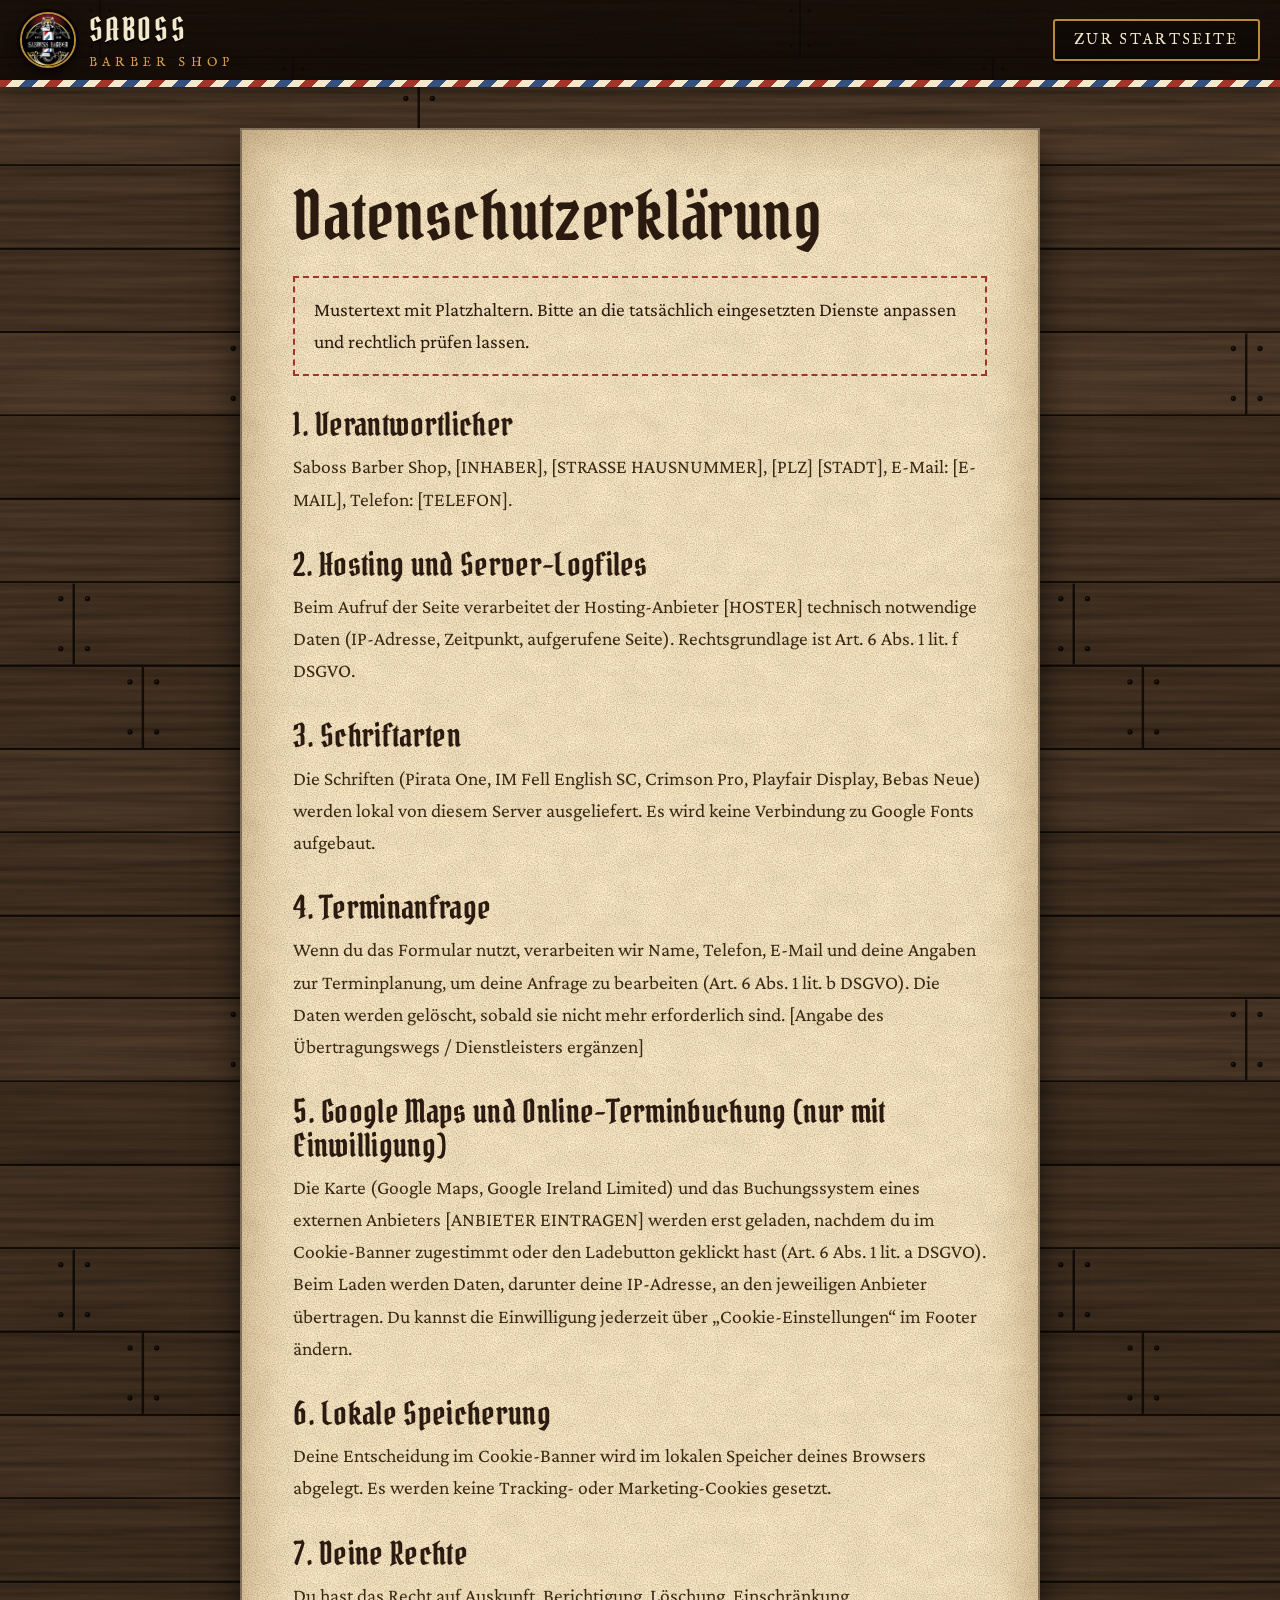
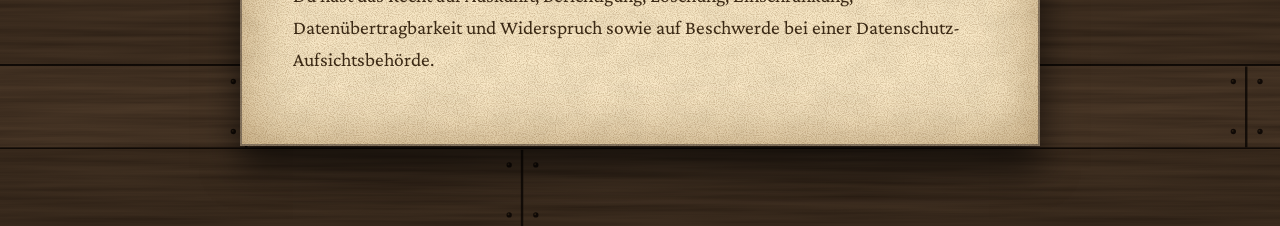
==== datenschutz.html @ 3b8bea95 "Schere wandert beim Scrollen von rechts nach links und schneidet - Fixierte Schere (SVG), Position f" ====
<!doctype html>
<html lang="de">
<head>
  <meta charset="utf-8">
  <meta name="viewport" content="width=device-width, initial-scale=1">
  <title>Datenschutz – Saboss Barber Shop</title>
  <meta name="robots" content="noindex">
  <meta name="theme-color" content="#160C06">
  <link rel="icon" href="assets/img/favicon.svg" type="image/svg+xml">
  <link rel="stylesheet" href="css/style.css?v=202610080711">
</head>
<body class="page-legal">
  <header class="header is-solid">
    <div class="wrap header__inner">
      <a class="logo" href="index.html"><img class="logo__img" src="assets/img/logo.png" width="56" height="56" alt=""><span class="logo__text"><strong>SABOSS</strong><small>Barber Shop</small></span></a>
      <a class="btn btn--ghost btn--sm" href="index.html" style="margin-left:auto">Zur Startseite</a>
    </div>
  </header>
  <main class="wrap legal">
    <h1>Datenschutzerklärung</h1>
    <p class="notice">Mustertext mit Platzhaltern. Bitte an die tatsächlich eingesetzten Dienste anpassen und rechtlich prüfen lassen.</p>
    <h2>1. Verantwortlicher</h2>
    <p>Saboss Barber Shop, [INHABER], [STRASSE HAUSNUMMER], [PLZ] [STADT], E-Mail: [E-MAIL], Telefon: [TELEFON].</p>
    <h2>2. Hosting und Server-Logfiles</h2>
    <p>Beim Aufruf der Seite verarbeitet der Hosting-Anbieter [HOSTER] technisch notwendige Daten (IP-Adresse, Zeitpunkt, aufgerufene Seite). Rechtsgrundlage ist Art. 6 Abs. 1 lit. f DSGVO.</p>
    <h2>3. Schriftarten</h2>
    <p>Die Schriften (Pirata One, IM Fell English SC, Crimson Pro, Playfair Display, Bebas Neue) werden lokal von diesem Server ausgeliefert. Es wird keine Verbindung zu Google Fonts aufgebaut.</p>
    <h2>4. Terminanfrage</h2>
    <p>Wenn du das Formular nutzt, verarbeiten wir Name, Telefon, E-Mail und deine Angaben zur Terminplanung, um deine Anfrage zu bearbeiten (Art. 6 Abs. 1 lit. b DSGVO). Die Daten werden gelöscht, sobald sie nicht mehr erforderlich sind. [Angabe des Übertragungswegs / Dienstleisters ergänzen]</p>
    <h2>5. Google Maps und Online-Terminbuchung (nur mit Einwilligung)</h2>
    <p>Die Karte (Google Maps, Google Ireland Limited) und das Buchungssystem eines externen Anbieters [ANBIETER EINTRAGEN] werden erst geladen, nachdem du im Cookie-Banner zugestimmt oder den Ladebutton geklickt hast (Art. 6 Abs. 1 lit. a DSGVO). Beim Laden werden Daten, darunter deine IP-Adresse, an den jeweiligen Anbieter übertragen. Du kannst die Einwilligung jederzeit über „Cookie-Einstellungen“ im Footer ändern.</p>
    <h2>6. Lokale Speicherung</h2>
    <p>Deine Entscheidung im Cookie-Banner wird im lokalen Speicher deines Browsers abgelegt. Es werden keine Tracking- oder Marketing-Cookies gesetzt.</p>
    <h2>7. Deine Rechte</h2>
    <p>Du hast das Recht auf Auskunft, Berichtigung, Löschung, Einschränkung, Datenübertragbarkeit und Widerspruch sowie auf Beschwerde bei einer Datenschutz-Aufsichtsbehörde.</p>

  </main>
</body>
</html>
---- css/style.css ----
/* Saboss Barber Shop – dunkles Holz, Messing, Piraten-Steuerrad */
@font-face { font-family: "Pirata One"; src: url("../assets/fonts/pirata-one.ttf") format("truetype"); font-weight: 400; font-display: swap; }
@font-face { font-family: "IM Fell English SC"; src: url("../assets/fonts/im-fell-english-sc.ttf") format("truetype"); font-weight: 400; font-display: swap; }
@font-face { font-family: "Playfair Display"; src: url("../assets/fonts/playfair-display-900.ttf") format("truetype"); font-weight: 900; font-display: swap; }
@font-face { font-family: "Bebas Neue"; src: url("../assets/fonts/bebas-neue.ttf") format("truetype"); font-weight: 400; font-display: swap; }
@font-face { font-family: "Crimson Pro"; src: url("../assets/fonts/crimson-pro-400.ttf") format("truetype"); font-weight: 400; font-style: normal; font-display: swap; }
@font-face { font-family: "Crimson Pro"; src: url("../assets/fonts/crimson-pro-600.ttf") format("truetype"); font-weight: 600; font-style: normal; font-display: swap; }
@font-face { font-family: "Crimson Pro"; src: url("../assets/fonts/crimson-pro-italic.ttf") format("truetype"); font-weight: 400; font-style: italic; font-display: swap; }

:root {
  --wood-dark: #130a05;
  --amber: #d9a04a;
  --amber-hi: #f2c06a;
  --brass: #b88a3c;
  --paper: #ead9b2;
  --ink: #2b1a0f;
  --red: #a3342a;
  --blue: #34507f;
  --cream: #f3e8cb;
  --text: #f1e4c8;
  --muted: #cdb996;
  --display: "Pirata One", "IM Fell English SC", Georgia, serif;
  --label: "IM Fell English SC", Georgia, "Times New Roman", serif;
  --body: "Crimson Pro", Georgia, "Times New Roman", serif;
  --planks: url("../assets/img/wood-planks.svg");
  --paper-tex: url("../assets/img/paper.svg");
  --stripe: repeating-linear-gradient(135deg, #a3342a 0 9px, #f3e8cb 9px 18px, #34507f 18px 27px, #f3e8cb 27px 36px);
  --header-h: 80px;
  --ease: cubic-bezier(.2, .7, .2, 1);
}

*, *::before, *::after { box-sizing: border-box; }
html { scroll-behavior: smooth; scroll-padding-top: calc(var(--header-h) + 8px); -webkit-text-size-adjust: 100%; }
body {
  margin: 0; color: var(--text); font: 400 1.22rem/1.65 var(--body); -webkit-font-smoothing: antialiased; overflow-x: hidden;
  background: linear-gradient(rgba(10, 5, 2, .52), rgba(10, 5, 2, .6)), var(--planks) 0 0 / 1000px auto, var(--wood-dark);
}
img, svg, video { display: block; max-width: 100%; }
a { color: inherit; text-decoration: none; }
h1, h2, h3 { font-family: var(--display); font-weight: 400; line-height: 1.05; margin: 0; letter-spacing: .01em; }
h2 { font-size: clamp(2.5rem, 5.4vw, 4.2rem); color: var(--cream); text-shadow: 0 2px 0 #000, 0 8px 22px rgba(0, 0, 0, .6); }
h3 { font-size: 1.8rem; color: var(--cream); }
p { margin: 0 0 1rem; color: var(--muted); }
:focus-visible { outline: 2px solid var(--amber-hi); outline-offset: 3px; }
[hidden] { display: none !important; }
.sr { position: absolute; width: 1px; height: 1px; overflow: hidden; clip: rect(0 0 0 0); white-space: nowrap; }
.skip { position: fixed; left: 12px; top: -60px; z-index: 200; background: var(--amber); color: #1a0e06; padding: 10px 16px; border-radius: 3px; transition: top .2s; }
.skip:focus { top: 12px; }
.wrap { width: min(1240px, 100% - 32px); margin-inline: auto; }
.wrap--narrow { width: min(1000px, 100% - 32px); }
.link { color: var(--amber-hi); border-bottom: 1px solid rgba(224, 183, 101, .4); padding-bottom: 2px; transition: color .3s, border-color .3s; }
.link:hover { color: var(--cream); border-color: var(--amber); }
.linkbtn { background: none; border: 0; padding: 0; color: inherit; font: inherit; text-decoration: underline; cursor: pointer; }
.eyebrow { color: var(--amber); font: 400 1rem var(--label); text-transform: uppercase; letter-spacing: .3em; margin-bottom: 1rem; }
.eyebrow::before, .eyebrow::after { content: "✦"; margin: 0 .7em; font-size: .7em; vertical-align: .12em; opacity: .75; }
.hero .eyebrow::before { display: none; }

/* Buttons – Messing */
.btn {
  position: relative; display: inline-flex; align-items: center; justify-content: center; gap: .6rem; white-space: nowrap;
  padding: .95rem 2rem; border: 2px solid var(--brass); background: rgba(0, 0, 0, .3); color: var(--cream);
  font: 400 1.05rem var(--label); letter-spacing: .16em; text-transform: uppercase; cursor: pointer; border-radius: 3px;
  box-shadow: 0 3px 0 rgba(0, 0, 0, .55); transition: transform .2s var(--ease), box-shadow .2s var(--ease), background .3s;
}
.btn:hover { transform: translateY(-2px); box-shadow: 0 5px 0 rgba(0, 0, 0, .55), 0 10px 18px rgba(0, 0, 0, .4); }
.btn:active { transform: translateY(2px); box-shadow: 0 1px 0 rgba(0, 0, 0, .55); }
.btn--gold { background: linear-gradient(#f4cc7c, #d49a40 52%, #a8742a); color: #26140a; border-color: #5a3a12; text-shadow: 0 1px 0 rgba(255, 255, 255, .3); box-shadow: 0 3px 0 #4a2c0e, inset 0 1px 0 rgba(255, 255, 255, .5); }
.btn--gold:hover { background: linear-gradient(#fadc94, #e0a94c 52%, #b8832f); box-shadow: 0 5px 0 #4a2c0e, 0 12px 20px rgba(0, 0, 0, .45), inset 0 1px 0 rgba(255, 255, 255, .5); }
.btn--ghost:hover { background: rgba(217, 160, 74, .16); }
.btn--sm { padding: .6rem 1.2rem; font-size: .92rem; }

/* Header */
.header { position: fixed; inset: 0 0 auto; z-index: 100; height: var(--header-h); transition: background .4s, box-shadow .4s; }
.header::after { content: ""; position: absolute; left: 0; right: 0; bottom: -7px; height: 7px; background: var(--stripe); background-size: 51px 51px; opacity: 0; transition: opacity .4s; animation: barber 6s linear infinite; }
@keyframes barber { to { background-position: 51px 0; } }
.header.is-solid { background: linear-gradient(rgba(14, 7, 3, .88), rgba(14, 7, 3, .94)), var(--planks) 0 0 / 700px auto; box-shadow: 0 8px 24px rgba(0, 0, 0, .5); }
.header.is-solid::after { opacity: 1; }
.header__inner { height: 100%; display: flex; align-items: center; gap: 1.6rem; }
.logo { display: inline-flex; align-items: center; gap: .8rem; color: var(--cream); }
.logo__img { width: 56px; height: 56px; border-radius: 50%; border: 2px solid var(--brass); object-fit: cover; background: #000; box-shadow: 0 0 0 3px #0c0603, 0 6px 14px rgba(0, 0, 0, .6); }
.logo__text { display: flex; flex-direction: column; line-height: 1; }
.logo strong { font: 400 2rem var(--display); letter-spacing: .08em; text-shadow: 0 2px 0 #000; }
.logo small { white-space: nowrap; font: 400 .78rem var(--label); letter-spacing: .42em; text-transform: uppercase; color: var(--amber); margin-top: .3rem; }
.nav { display: flex; gap: 2rem; margin-inline: auto; }
.nav a { position: relative; white-space: nowrap; font: 400 1rem var(--label); letter-spacing: .12em; text-transform: uppercase; color: #ecdcba; padding: .4rem 0; }
.nav a::after { content: ""; position: absolute; left: 0; right: 100%; bottom: 0; height: 2px; background: var(--amber); transition: right .35s var(--ease); }
.nav a:hover::after, .nav a:focus-visible::after { right: 0; }
.burger { display: none; margin-left: auto; width: 46px; height: 46px; background: none; border: 0; cursor: pointer; position: relative; }
.burger span { position: absolute; left: 10px; right: 10px; height: 3px; border-radius: 2px; background: var(--cream); transition: transform .35s var(--ease), top .35s var(--ease); }
.burger span:first-child { top: 17px; } .burger span:last-child { top: 27px; }
.burger[aria-expanded="true"] span:first-child { top: 22px; transform: rotate(45deg); }
.burger[aria-expanded="true"] span:last-child { top: 22px; transform: rotate(-45deg); }
.overlay { position: fixed; inset: 0; z-index: 90; background: linear-gradient(rgba(12, 6, 3, .94), rgba(12, 6, 3, .97)), var(--planks) 0 0 / 700px auto; display: flex; flex-direction: column; justify-content: center; align-items: center; opacity: 0; transition: opacity .35s; }
.overlay.is-open { opacity: 1; }
.overlay nav { display: flex; flex-direction: column; align-items: center; gap: .6rem; }
.overlay nav a { font: 400 clamp(2.6rem, 12vw, 3.6rem) var(--display); text-shadow: 0 3px 0 #000; }
.overlay nav a:hover { color: var(--amber-hi); }
.sticky-book { display: none; }

/* START */
.hero { position: relative; min-height: 100svh; display: flex; align-items: center; overflow: hidden; isolation: isolate; }
.hero::before { content: ""; position: absolute; inset: 0; z-index: -2; background:
  radial-gradient(ellipse 52% 70% at 74% 50%, rgba(224, 160, 70, .3), transparent 70%),
  linear-gradient(90deg, rgba(8, 4, 2, .78) 0%, rgba(8, 4, 2, .3) 55%, rgba(8, 4, 2, .1) 100%),
  linear-gradient(0deg, rgba(8, 4, 2, .75) 0%, transparent 25%); }
.hero::after { content: ""; position: absolute; left: 0; right: 0; bottom: 0; height: 14px; z-index: 3; background: repeating-linear-gradient(115deg, #c9a862 0 5px, #6f5424 5px 10px, #a88a48 10px 14px, #4e3a18 14px 18px); box-shadow: 0 -3px 0 rgba(0, 0, 0, .7), inset 0 2px 0 rgba(255, 235, 170, .35); }
.hero__inner { position: relative; z-index: 2; padding-top: var(--header-h); }
.hero__text { max-width: 640px; }
.hero__wheel {
  --rot: 0deg; position: absolute; z-index: 1; right: -5vmin; top: 50%; width: min(92vh, 60vw); height: auto; aspect-ratio: 1;
  margin-top: calc(var(--header-h) / 2); transform: translateY(-50%) rotate(var(--rot)); will-change: transform;
}
.hero__title { font-size: clamp(3.6rem, min(10vw, 15svh), 8.6rem); line-height: .95; color: var(--cream); text-shadow: 0 4px 0 #000, 0 14px 34px rgba(0, 0, 0, .7); }
.hero__title .line { display: block; overflow: hidden; padding: 0 0 .1em; }
.hero__title .line > span { display: block; transform: translateY(105%); animation: rise 1.1s var(--ease) forwards; }
.hero__title .line:nth-child(2) > span { animation-delay: .15s; } .hero__title .line:nth-child(3) > span { animation-delay: .3s; }
@keyframes rise { to { transform: none; } }
.hero__title .gold { color: var(--amber-hi); }
.hero__sub { max-width: 32rem; margin: 1.6rem 0 2.2rem; font-size: 1.5rem; line-height: 1.45; color: #e3d3b0; text-shadow: 0 2px 8px #000; }
.hero__actions { display: flex; flex-wrap: wrap; gap: 1.1rem; }
.scroll-hint { position: absolute; z-index: 2; left: 50%; bottom: 34px; transform: translateX(-50%); display: flex; flex-direction: column; align-items: center; gap: .5rem; font: 400 .85rem var(--label); letter-spacing: .3em; text-transform: uppercase; color: var(--muted); }
.scroll-hint i { width: 10px; height: 10px; border-right: 2px solid var(--amber); border-bottom: 2px solid var(--amber); transform: rotate(45deg); animation: bounce 2s ease-in-out infinite; }
@keyframes bounce { 0%, 100% { translate: 0 0; opacity: .5; } 50% { translate: 0 8px; opacity: 1; } }

/* Holzwand mit angenagelten Bildern */
.wall { position: relative; overflow-x: clip; }
.wall::before { content: ""; position: absolute; inset: 0; background: radial-gradient(ellipse 70% 40% at 50% 8%, rgba(224, 160, 70, .12), transparent 70%); pointer-events: none; }
.pics { position: absolute; inset: 0; z-index: 0; pointer-events: none; }
.pic { --gut: calc((100vw - 1000px) / 2 - var(--w) - 24px); position: absolute; top: var(--t); width: var(--w); margin: 0; rotate: var(--r, 0deg); transform-origin: 50% 0; filter: drop-shadow(0 14px 14px rgba(0, 0, 0, .65)); }
.pic--l { left: clamp(-80px, var(--gut), 14vw); }
.pic--r { right: clamp(-80px, var(--gut), 14vw); }
.nail { position: absolute; left: 50%; top: -38px; width: 12px; height: 12px; margin-left: -6px; border-radius: 50%; background: radial-gradient(circle at 35% 30%, #fff0b8, #c9964a 50%, #5e3d10); box-shadow: 0 3px 3px rgba(0, 0, 0, .6); z-index: 2; }
.pic::before { content: ""; position: absolute; left: 50%; top: -32px; width: 52%; height: 32px; transform: translateX(-50%);
  background:
    linear-gradient(to top right, transparent calc(50% - 1px), #0c0603 50%, transparent calc(50% + 1px)) left / 50% 100% no-repeat,
    linear-gradient(to top left, transparent calc(50% - 1px), #0c0603 50%, transparent calc(50% + 1px)) right / 50% 100% no-repeat; }
.pic__frame { position: relative; display: block; padding: var(--fw, 12px); border-radius: 2px; background: linear-gradient(135deg, #7a4f28, #3a2312 38%, #5e3b1c 62%, #2b1a0e); box-shadow: inset 0 0 0 1px rgba(255, 220, 160, .28), inset 0 0 0 3px rgba(0, 0, 0, .4); }
.pic__mat { position: relative; display: block; padding: 8px; background: var(--paper-tex) #e6d6b0; box-shadow: inset 0 0 8px rgba(0, 0, 0, .5), 0 0 0 1px rgba(0, 0, 0, .55); }
.pic__mat img { width: 100%; height: auto; box-shadow: 0 0 0 1px rgba(0, 0, 0, .6); }
.pic__mat::after { content: ""; position: absolute; inset: 8px; background: linear-gradient(115deg, rgba(255, 255, 255, .16), rgba(255, 255, 255, 0) 38%, rgba(255, 255, 255, 0) 62%, rgba(255, 255, 255, .07)); }
.pic--gold .pic__frame { --fw: 14px; background: linear-gradient(135deg, #f3d88a, #b98a2f 32%, #ecce78 52%, #8a6420 78%, #d9b25c); box-shadow: inset 0 0 0 2px rgba(80, 50, 10, .55), inset 0 0 0 5px rgba(255, 240, 190, .25); }
.pic--black .pic__frame { --fw: 8px; background: linear-gradient(135deg, #2a2420, #0c0907 50%, #241e1a); }
.pic--black .pic__mat { padding: 12px; background: #efe6d0; }

.section { position: relative; z-index: 1; padding: clamp(5rem, 10vw, 8rem) 0; }
.section__head { margin-bottom: clamp(2.6rem, 5vw, 4rem); text-align: center; }
.section__head h2::after { content: ""; display: block; width: 240px; height: 30px; margin: 1.1rem auto 0; background: url("../assets/img/divider.svg") center / contain no-repeat; }
.stars-big { margin: 1rem 0 0; font-size: 1.9rem; letter-spacing: .25em; color: var(--amber-hi); text-shadow: 0 2px 0 #000; }

/* Rezensionen – Zettel auf Holz */
.stars { color: var(--amber-hi); letter-spacing: .15em; }
.slider__track { display: flex; gap: 1.8rem; overflow-x: auto; scroll-snap-type: x mandatory; scrollbar-width: none; padding: 1.6rem 1rem 1.6rem; margin-inline: -1rem; scroll-padding-inline: 1rem; }
.slider__track::-webkit-scrollbar { display: none; }
.review { position: relative; flex: 0 0 min(350px, 84%); scroll-snap-align: start; margin: 0; padding: 2.2rem 1.8rem 1.6rem; color: var(--ink); display: flex; flex-direction: column;
  background: var(--paper-tex) #e6d6b0; box-shadow: 0 16px 22px rgba(0, 0, 0, .55), inset 0 0 40px rgba(110, 70, 20, .4); rotate: var(--r, 0deg); }
.review:nth-child(4n+1) { --r: -1.2deg; } .review:nth-child(4n+2) { --r: 1deg; } .review:nth-child(4n+3) { --r: -.6deg; } .review:nth-child(4n) { --r: 1.3deg; }
.review::before { content: ""; position: absolute; left: 50%; top: -10px; width: 20px; height: 20px; margin-left: -10px; border-radius: 50%; background: radial-gradient(circle at 35% 30%, #e86a58, #8a1f16 60%, #4a0d08); box-shadow: 0 5px 5px rgba(0, 0, 0, .5); }
.review .stars { color: #a8742a; font-size: 1.15rem; }
.review blockquote { margin: .8rem 0 1.2rem; font: italic 400 1.28rem/1.45 var(--body); color: var(--ink); flex: 1; }
.review figcaption { font: 400 .98rem var(--label); letter-spacing: .1em; color: #5a4128; text-transform: uppercase; border-top: 1px solid rgba(43, 26, 15, .3); padding-top: .7rem; }
.slider__nav { display: flex; gap: .8rem; margin-top: 1rem; justify-content: center; }
.round { width: 52px; height: 52px; border-radius: 50%; border: 2px solid var(--brass); background: rgba(0, 0, 0, .4); color: var(--amber-hi); font-size: 1.3rem; cursor: pointer; transition: background .3s, color .3s, transform .2s; }
.round:hover { background: var(--amber); color: #1a0e06; transform: scale(1.06); }

/* Team – Fahndungsplakate */
.team { display: grid; grid-template-columns: repeat(3, minmax(0, 1fr)); gap: 2.4rem; align-items: start; }
.wanted { container-type: inline-size; position: relative; padding: 1.5rem 1.4rem 1.3rem; color: #4a3a36; text-align: center; rotate: var(--r, 0deg); transform-origin: 50% 0; transition: rotate .6s var(--ease), translate .6s var(--ease);
  background: linear-gradient(rgba(190, 170, 140, .28), rgba(160, 130, 95, .3)), var(--paper-tex) #dccfb2;
  box-shadow: 0 0 0 5px #4a3a36, 0 0 0 7px #d9cdb4, 0 0 0 9px #4a3a36, 0 22px 26px rgba(0, 0, 0, .6), inset 0 0 60px rgba(100, 70, 40, .45); }
.wanted:nth-child(1) { --r: -1.4deg; } .wanted:nth-child(2) { --r: .8deg; } .wanted:nth-child(3) { --r: -.7deg; }
.wanted:hover { rotate: 0deg; translate: 0 -6px; }
.wanted::before { content: ""; position: absolute; left: 50%; top: -22px; width: 14px; height: 14px; margin-left: -7px; border-radius: 50%; background: radial-gradient(circle at 35% 30%, #fff0b8, #c9964a 50%, #5e3d10); box-shadow: 0 3px 3px rgba(0, 0, 0, .6); }
.wanted__title { font: 900 21cqw / .9 "Playfair Display", Georgia, serif; letter-spacing: -.01em; color: #4a3a36; text-shadow: none; margin: 0 0 .7rem; }
.wanted__photo { border: 3px solid #4a3a36; background: #1b110a; overflow: hidden; }
.wanted__photo img { width: 100%; height: auto; aspect-ratio: 5 / 4; object-fit: cover; filter: sepia(.45) contrast(1.05); transition: filter .5s, transform .8s var(--ease); }
.wanted:hover .wanted__photo img { filter: none; transform: scale(1.04); }
.wanted__dead { margin: .9rem 0 .1rem; font: 400 6.2cqw var(--label); letter-spacing: .2em; color: #4a3a36; }
.wanted__name { margin: 0; font: 400 15cqw / 1 "Bebas Neue", Impact, sans-serif; letter-spacing: .02em; color: #4a3a36; text-transform: uppercase; }
.wanted__bounty { display: flex; justify-content: center; align-items: center; gap: .5rem; margin: .3rem 0 .6rem; font: 400 10.5cqw / 1 "Bebas Neue", Impact, sans-serif; letter-spacing: .14em; color: #4a3a36; }
.wanted__icon { width: 1.15em; height: 1.15em; fill: none; stroke: currentColor; stroke-width: 3.6; stroke-linecap: round; }
.wanted__foot { display: grid; grid-template-columns: 1fr auto; align-items: end; gap: 1rem; text-align: left; }
.wanted__small { margin: 0; font: 600 max(.62rem, 3.3cqw) / 1.3 var(--body); letter-spacing: .04em; text-transform: uppercase; color: #4a3a36; }
.wanted__rank { margin: 0; font: 400 9cqw / .9 "Bebas Neue", Impact, sans-serif; letter-spacing: .04em; color: #4a3a36; }

/* Preise – wie die Karte an der Bar */
.menu { padding: clamp(1.6rem, 4vw, 3rem); border: 3px solid #0c0603; border-radius: 3px;
  background: linear-gradient(rgba(18, 9, 4, .84), rgba(12, 6, 3, .9)), var(--planks) 0 0 / 700px auto;
  box-shadow: 0 20px 30px rgba(0, 0, 0, .55), inset 0 0 0 2px rgba(224, 183, 101, .4), inset 0 0 0 8px rgba(0, 0, 0, .4), inset 0 0 0 9px rgba(224, 183, 101, .22); }
.prices { list-style: none; margin: 0 auto; padding: 0; max-width: 820px; }
.prices li { display: grid; grid-template-columns: auto 1fr auto; column-gap: .8rem; align-items: baseline; padding: .85rem 0; }
.prices__name { font: 400 clamp(1.6rem, 3.6vw, 2.1rem) / 1.1 var(--display); color: var(--cream); }
.prices__dots { border-bottom: 3px dotted var(--brass); opacity: .7; transform: translateY(-5px); min-width: 1rem; }
.prices__price { color: var(--amber-hi); font: 400 clamp(1.8rem, 4vw, 2.4rem) var(--display); white-space: nowrap; }

/* Termin + Kontakt */
.booking { position: relative; min-height: 420px; margin-bottom: 3rem; border: 10px solid #3a2312; outline: 2px solid #0c0603; box-shadow: 0 20px 30px rgba(0, 0, 0, .55), inset 0 0 0 2px rgba(224, 183, 101, .3);
  background: linear-gradient(rgba(16, 8, 4, .86), rgba(12, 6, 3, .92)), var(--planks) 0 0 / 700px auto; }
.booking iframe { display: block; width: 100%; height: 760px; border: 0; background: #fff; }
.booking__gate { min-height: 420px; display: grid; place-content: center; justify-items: center; gap: 1rem; padding: 2.4rem 1.4rem; text-align: center; }
.booking__gate h3 { font-size: 2.6rem; }
.booking__hint { max-width: 32rem; margin: 0; }
.contact { display: grid; grid-template-columns: 1fr 1.15fr; gap: 2.6rem; align-items: start; }
.contact__info { padding: 2rem; border: 3px solid #0c0603; border-radius: 3px; background: linear-gradient(rgba(18, 9, 4, .82), rgba(12, 6, 3, .88)), var(--planks) 0 0 / 600px auto; box-shadow: 0 16px 24px rgba(0, 0, 0, .5), inset 0 0 0 2px rgba(224, 183, 101, .35); }
.contact__info h3 { margin: 0 0 .7rem; color: var(--amber-hi); }
.contact__info h3:not(:first-child) { margin-top: 1.8rem; }
address { font-style: normal; color: var(--text); margin-bottom: .6rem; font-size: 1.3rem; }
.hours { width: 100%; border-collapse: collapse; }
.hours th, .hours td { padding: .55rem 0; border-bottom: 1px dotted rgba(224, 183, 101, .45); text-align: left; font-weight: 400; font-size: 1.15rem; }
.hours th { color: var(--cream); } .hours td { text-align: right; color: var(--muted); }
.map { aspect-ratio: 4 / 3; min-height: 320px; position: relative; overflow: hidden; background: #1b110a; border: 10px solid #3a2312; outline: 2px solid #0c0603; box-shadow: 0 16px 24px rgba(0, 0, 0, .5); }
.map iframe { width: 100%; height: 100%; border: 0; filter: sepia(.6) saturate(.85) contrast(.95) brightness(.95); }
.map__gate { position: absolute; inset: 0; display: grid; grid-template-columns: minmax(0, 1fr); place-content: center; justify-items: center; gap: 1rem; padding: 1.5rem; text-align: center; font-size: 1.05rem; }
.map__gate p { margin: 0; }

/* Footer */
.footer { position: relative; z-index: 1; padding: 3.2rem 0 2rem; background: linear-gradient(rgba(8, 4, 2, .86), rgba(8, 4, 2, .92)), var(--planks) 0 0 / 800px auto, #0a0503; }
.footer::before { content: ""; position: absolute; left: 0; right: 0; top: 0; height: 7px; background: var(--stripe); background-size: 51px 51px; animation: barber 6s linear infinite; }
.footer__inner { display: grid; justify-items: center; gap: .6rem; text-align: center; }
.footer__inner p { margin: 0; }
.footer__brand { display: flex; align-items: center; gap: .9rem; color: var(--cream); font: 400 1.7rem var(--display); }
.footer__brand .logo__img { width: 48px; height: 48px; }
.footer__links a { color: var(--muted); } .footer a:hover { color: var(--amber-hi); }
.footer__copy { font-size: 1rem; }

/* Schere beim Scrollen */
.snip { position: fixed; left: 0; right: 0; bottom: 64px; height: 0; z-index: 85; pointer-events: none; }
.snip__line { position: absolute; left: 0; right: 0; top: 0; border-top: 3px dashed rgba(243, 232, 203, .6); transform: scaleX(0); transform-origin: 100% 50%; filter: drop-shadow(0 1px 0 rgba(0, 0, 0, .7)); }
.snip__scissors { position: absolute; left: 0; top: -53px; width: 200px; height: auto; aspect-ratio: 212 / 100; transform: translate3d(110vw, 0, 0); filter: drop-shadow(0 6px 5px rgba(0, 0, 0, .6)); will-change: transform; }
@media (max-width: 900px) { .snip { bottom: 112px; } .snip__scissors { width: 140px; top: -37px; } }

/* Einwilligung */
.consent { position: fixed; left: 16px; bottom: 16px; z-index: 150; width: min(460px, 100% - 32px); padding: 1.5rem; color: var(--ink); background: var(--paper-tex) #e6d6b0; border: 3px solid #0c0603; box-shadow: 0 20px 60px rgba(0, 0, 0, .7), inset 0 0 40px rgba(110, 70, 20, .4); }
.consent h2 { font-size: 1.9rem; margin-bottom: .5rem; color: var(--ink); text-shadow: none; }
.consent p { font-size: 1.1rem; color: #4a3622; }
.consent a { color: var(--red); text-decoration: underline; }
.consent__actions { display: flex; flex-wrap: wrap; gap: .6rem; }
.consent .btn--ghost { color: var(--ink); border-color: #5a3a12; background: rgba(255, 255, 255, .25); }

/* Rechtstexte */
.page-legal .header { background: linear-gradient(rgba(14, 7, 3, .9), rgba(14, 7, 3, .95)), var(--planks) 0 0 / 700px auto; }
.legal { margin: calc(var(--header-h) + 3rem) auto 5rem; padding: clamp(1.6rem, 5vw, 3.2rem); max-width: 800px; color: var(--ink); background: var(--paper-tex) #e6d6b0; box-shadow: 0 22px 34px rgba(0, 0, 0, .6), inset 0 0 60px rgba(110, 70, 20, .45); border: 2px solid rgba(43, 26, 15, .55); }
.legal h1 { font-size: clamp(2.8rem, 7vw, 4.2rem); margin-bottom: 1.5rem; color: var(--ink); }
.legal h2 { font-size: 2rem; margin: 2rem 0 .6rem; color: var(--ink); text-shadow: none; }
.legal p { color: #3a2814; }
.legal .notice { border: 2px dashed var(--red); padding: 1rem 1.2rem; color: var(--ink); }

/* Einblenden */
.js .reveal { opacity: 0; transform: translateY(32px); transition: opacity .9s var(--ease), transform .9s var(--ease); }
.js .reveal.is-in { opacity: 1; transform: none; }

@media (max-width: 1100px) { .nav { gap: 1.2rem; } }
@media (max-width: 900px) {
  :root { --header-h: 70px; }
  .nav, .header__book { display: none; }
  .burger { display: block; }
  .logo__img { width: 48px; height: 48px; }
  .logo strong { font-size: 1.7rem; }
  .pics { display: none; }
  .hero { align-items: flex-start; }
  .hero__inner { padding-top: calc(var(--header-h) + 2.4rem); }
  .hero__wheel { top: auto; bottom: -40vw; right: -30vw; width: 120vw; margin-top: 0; transform: rotate(var(--rot)); opacity: .95; }
  .hero::before { background: linear-gradient(180deg, rgba(8, 4, 2, .7) 0%, rgba(8, 4, 2, .15) 55%, rgba(8, 4, 2, .5) 100%); }
  .hero__sub { font-size: 1.3rem; }
  .scroll-hint { display: none; }
  .team { grid-template-columns: 1fr; max-width: 360px; margin-inline: auto; gap: 3rem; }
  .contact { grid-template-columns: 1fr; }
  body { padding-bottom: 64px; }
  .sticky-book { display: flex; position: fixed; left: 0; right: 0; bottom: 0; z-index: 95; height: 64px; align-items: center; justify-content: center; background: linear-gradient(#f4cc7c, #c8923a); color: #1a0e06; border-top: 3px solid #5a3a12; font: 400 1.15rem var(--label); letter-spacing: .2em; text-transform: uppercase; }
  .consent { bottom: 80px; }
}
@media (max-width: 600px) {
  .btn { padding: .9rem 1.4rem; }
  .hero__actions .btn { flex: 1 1 100%; }
  .booking iframe { height: 680px; }
}
@media (prefers-reduced-motion: reduce) {
  .snip { display: none; }
  html { scroll-behavior: auto; }
  *, *::before, *::after { animation-duration: .01ms !important; animation-iteration-count: 1 !important; transition-duration: .01ms !important; }
  .js .reveal { opacity: 1; transform: none; }
  .hero__title .line > span { transform: none; }
}
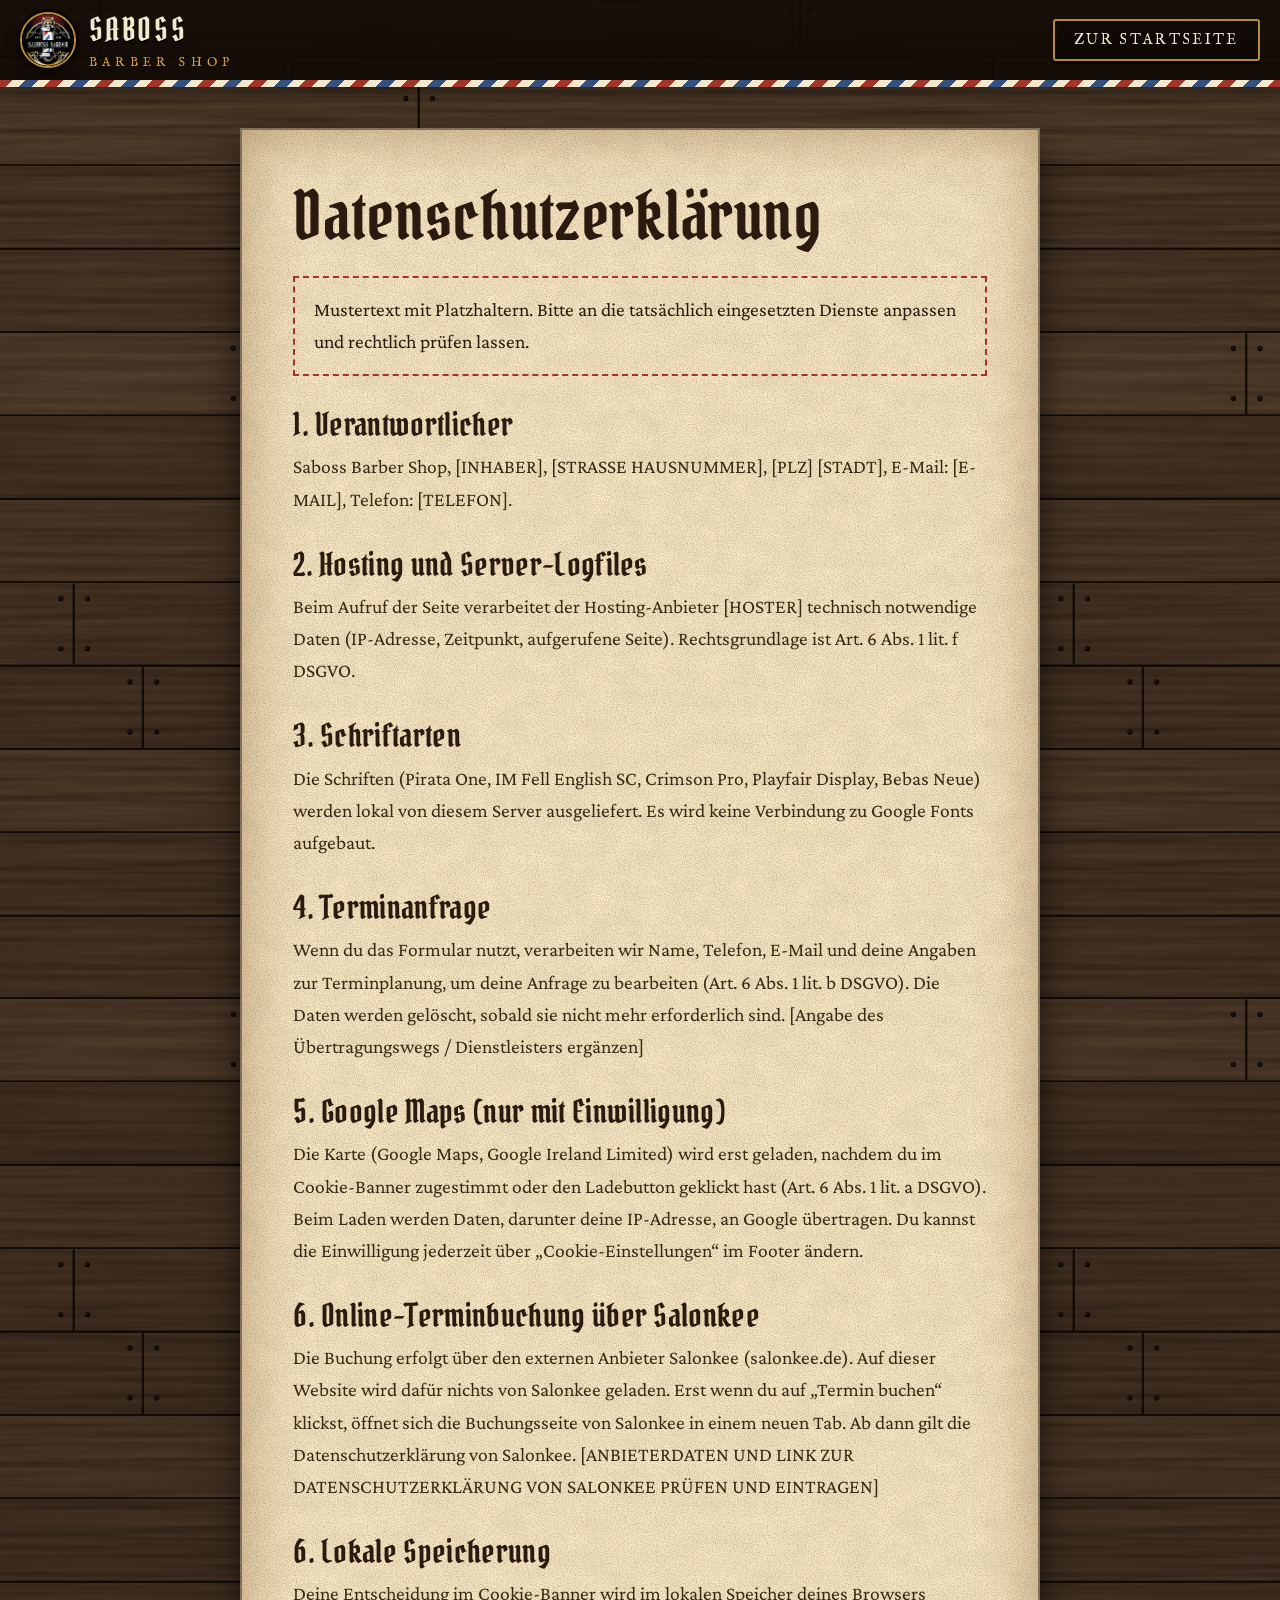
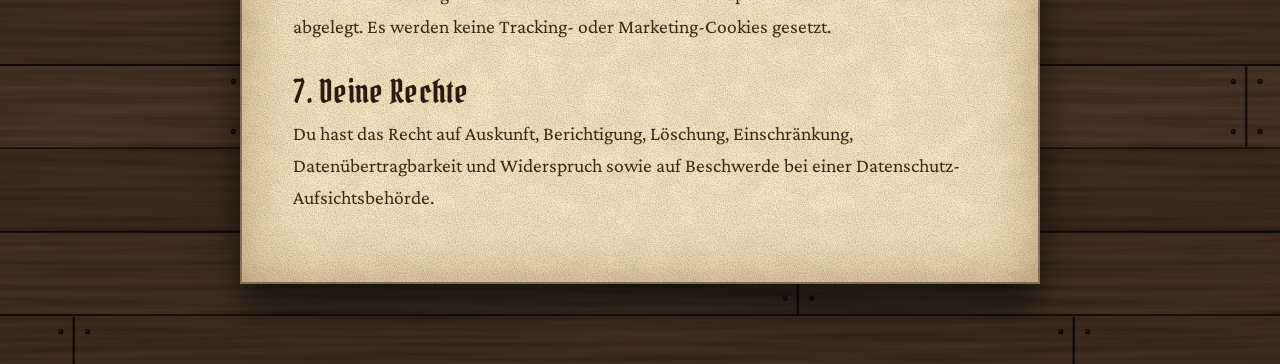
==== commit d31e58b0: "Termin-Buttons führen zur Salonkee-Buchung - Alle "Termin buchen"-Buttons (Header, Start, Mobil-Leis" ====
--- a/datenschutz.html
+++ b/datenschutz.html
@@ -7,7 +7,7 @@
   <meta name="robots" content="noindex">
   <meta name="theme-color" content="#160C06">
   <link rel="icon" href="assets/img/favicon.svg" type="image/svg+xml">
-  <link rel="stylesheet" href="css/style.css?v=202610080711">
+  <link rel="stylesheet" href="css/style.css?v=202610080756">
 </head>
 <body class="page-legal">
   <header class="header is-solid">
@@ -27,8 +27,10 @@
     <p>Die Schriften (Pirata One, IM Fell English SC, Crimson Pro, Playfair Display, Bebas Neue) werden lokal von diesem Server ausgeliefert. Es wird keine Verbindung zu Google Fonts aufgebaut.</p>
     <h2>4. Terminanfrage</h2>
     <p>Wenn du das Formular nutzt, verarbeiten wir Name, Telefon, E-Mail und deine Angaben zur Terminplanung, um deine Anfrage zu bearbeiten (Art. 6 Abs. 1 lit. b DSGVO). Die Daten werden gelöscht, sobald sie nicht mehr erforderlich sind. [Angabe des Übertragungswegs / Dienstleisters ergänzen]</p>
-    <h2>5. Google Maps und Online-Terminbuchung (nur mit Einwilligung)</h2>
-    <p>Die Karte (Google Maps, Google Ireland Limited) und das Buchungssystem eines externen Anbieters [ANBIETER EINTRAGEN] werden erst geladen, nachdem du im Cookie-Banner zugestimmt oder den Ladebutton geklickt hast (Art. 6 Abs. 1 lit. a DSGVO). Beim Laden werden Daten, darunter deine IP-Adresse, an den jeweiligen Anbieter übertragen. Du kannst die Einwilligung jederzeit über „Cookie-Einstellungen“ im Footer ändern.</p>
+    <h2>5. Google Maps (nur mit Einwilligung)</h2>
+    <p>Die Karte (Google Maps, Google Ireland Limited) wird erst geladen, nachdem du im Cookie-Banner zugestimmt oder den Ladebutton geklickt hast (Art. 6 Abs. 1 lit. a DSGVO). Beim Laden werden Daten, darunter deine IP-Adresse, an Google übertragen. Du kannst die Einwilligung jederzeit über „Cookie-Einstellungen“ im Footer ändern.</p>
+    <h2>6. Online-Terminbuchung über Salonkee</h2>
+    <p>Die Buchung erfolgt über den externen Anbieter Salonkee (salonkee.de). Auf dieser Website wird dafür nichts von Salonkee geladen. Erst wenn du auf „Termin buchen“ klickst, öffnet sich die Buchungsseite von Salonkee in einem neuen Tab. Ab dann gilt die Datenschutzerklärung von Salonkee. [ANBIETERDATEN UND LINK ZUR DATENSCHUTZERKLÄRUNG VON SALONKEE PRÜFEN UND EINTRAGEN]</p>
     <h2>6. Lokale Speicherung</h2>
     <p>Deine Entscheidung im Cookie-Banner wird im lokalen Speicher deines Browsers abgelegt. Es werden keine Tracking- oder Marketing-Cookies gesetzt.</p>
     <h2>7. Deine Rechte</h2>
--- a/css/style.css
+++ b/css/style.css
@@ -68,6 +68,7 @@
 .btn--gold:hover { background: linear-gradient(#fadc94, #e0a94c 52%, #b8832f); box-shadow: 0 5px 0 #4a2c0e, 0 12px 20px rgba(0, 0, 0, .45), inset 0 1px 0 rgba(255, 255, 255, .5); }
 .btn--ghost:hover { background: rgba(217, 160, 74, .16); }
 .btn--sm { padding: .6rem 1.2rem; font-size: .92rem; }
+.btn--lg { padding: 1.15rem 2.6rem; font-size: 1.25rem; }
 
 /* Header */
 .header { position: fixed; inset: 0 0 auto; z-index: 100; height: var(--header-h); transition: background .4s, box-shadow .4s; }
@@ -106,10 +107,9 @@
 .hero::after { content: ""; position: absolute; left: 0; right: 0; bottom: 0; height: 14px; z-index: 3; background: repeating-linear-gradient(115deg, #c9a862 0 5px, #6f5424 5px 10px, #a88a48 10px 14px, #4e3a18 14px 18px); box-shadow: 0 -3px 0 rgba(0, 0, 0, .7), inset 0 2px 0 rgba(255, 235, 170, .35); }
 .hero__inner { position: relative; z-index: 2; padding-top: var(--header-h); }
 .hero__text { max-width: 640px; }
-.hero__wheel {
-  --rot: 0deg; position: absolute; z-index: 1; right: -5vmin; top: 50%; width: min(92vh, 60vw); height: auto; aspect-ratio: 1;
-  margin-top: calc(var(--header-h) / 2); transform: translateY(-50%) rotate(var(--rot)); will-change: transform;
-}
+.hero__wheelbox { position: absolute; z-index: 1; right: -5vmin; top: 50%; width: min(92vh, 60vw); aspect-ratio: 1; margin-top: calc(var(--header-h) / 2); transform: translateY(-50%); }
+.hero__wheel { --rot: 0deg; position: absolute; inset: 0; width: 100%; height: 100%; transform: rotate(var(--rot)); will-change: transform; }
+.hero__logo { position: absolute; left: 50%; top: 50%; width: 23%; height: auto; aspect-ratio: 1; margin: -11.5% 0 0 -11.5%; border-radius: 50%; object-fit: cover; background: #000; box-shadow: 0 0 0 2px #0c0603, 0 0 30px rgba(0, 0, 0, .7); }
 .hero__title { font-size: clamp(3.6rem, min(10vw, 15svh), 8.6rem); line-height: .95; color: var(--cream); text-shadow: 0 4px 0 #000, 0 14px 34px rgba(0, 0, 0, .7); }
 .hero__title .line { display: block; overflow: hidden; padding: 0 0 .1em; }
 .hero__title .line > span { display: block; transform: translateY(105%); animation: rise 1.1s var(--ease) forwards; }
@@ -258,7 +258,8 @@
   .pics { display: none; }
   .hero { align-items: flex-start; }
   .hero__inner { padding-top: calc(var(--header-h) + 2.4rem); }
-  .hero__wheel { top: auto; bottom: -40vw; right: -30vw; width: 120vw; margin-top: 0; transform: rotate(var(--rot)); opacity: .95; }
+  .hero { flex-direction: column; align-items: stretch; justify-content: flex-start; }
+  .hero__wheelbox { position: relative; top: auto; right: auto; width: min(96vw, 520px); margin: 2.4rem auto 2.8rem; transform: none; }
   .hero::before { background: linear-gradient(180deg, rgba(8, 4, 2, .7) 0%, rgba(8, 4, 2, .15) 55%, rgba(8, 4, 2, .5) 100%); }
   .hero__sub { font-size: 1.3rem; }
   .scroll-hint { display: none; }
